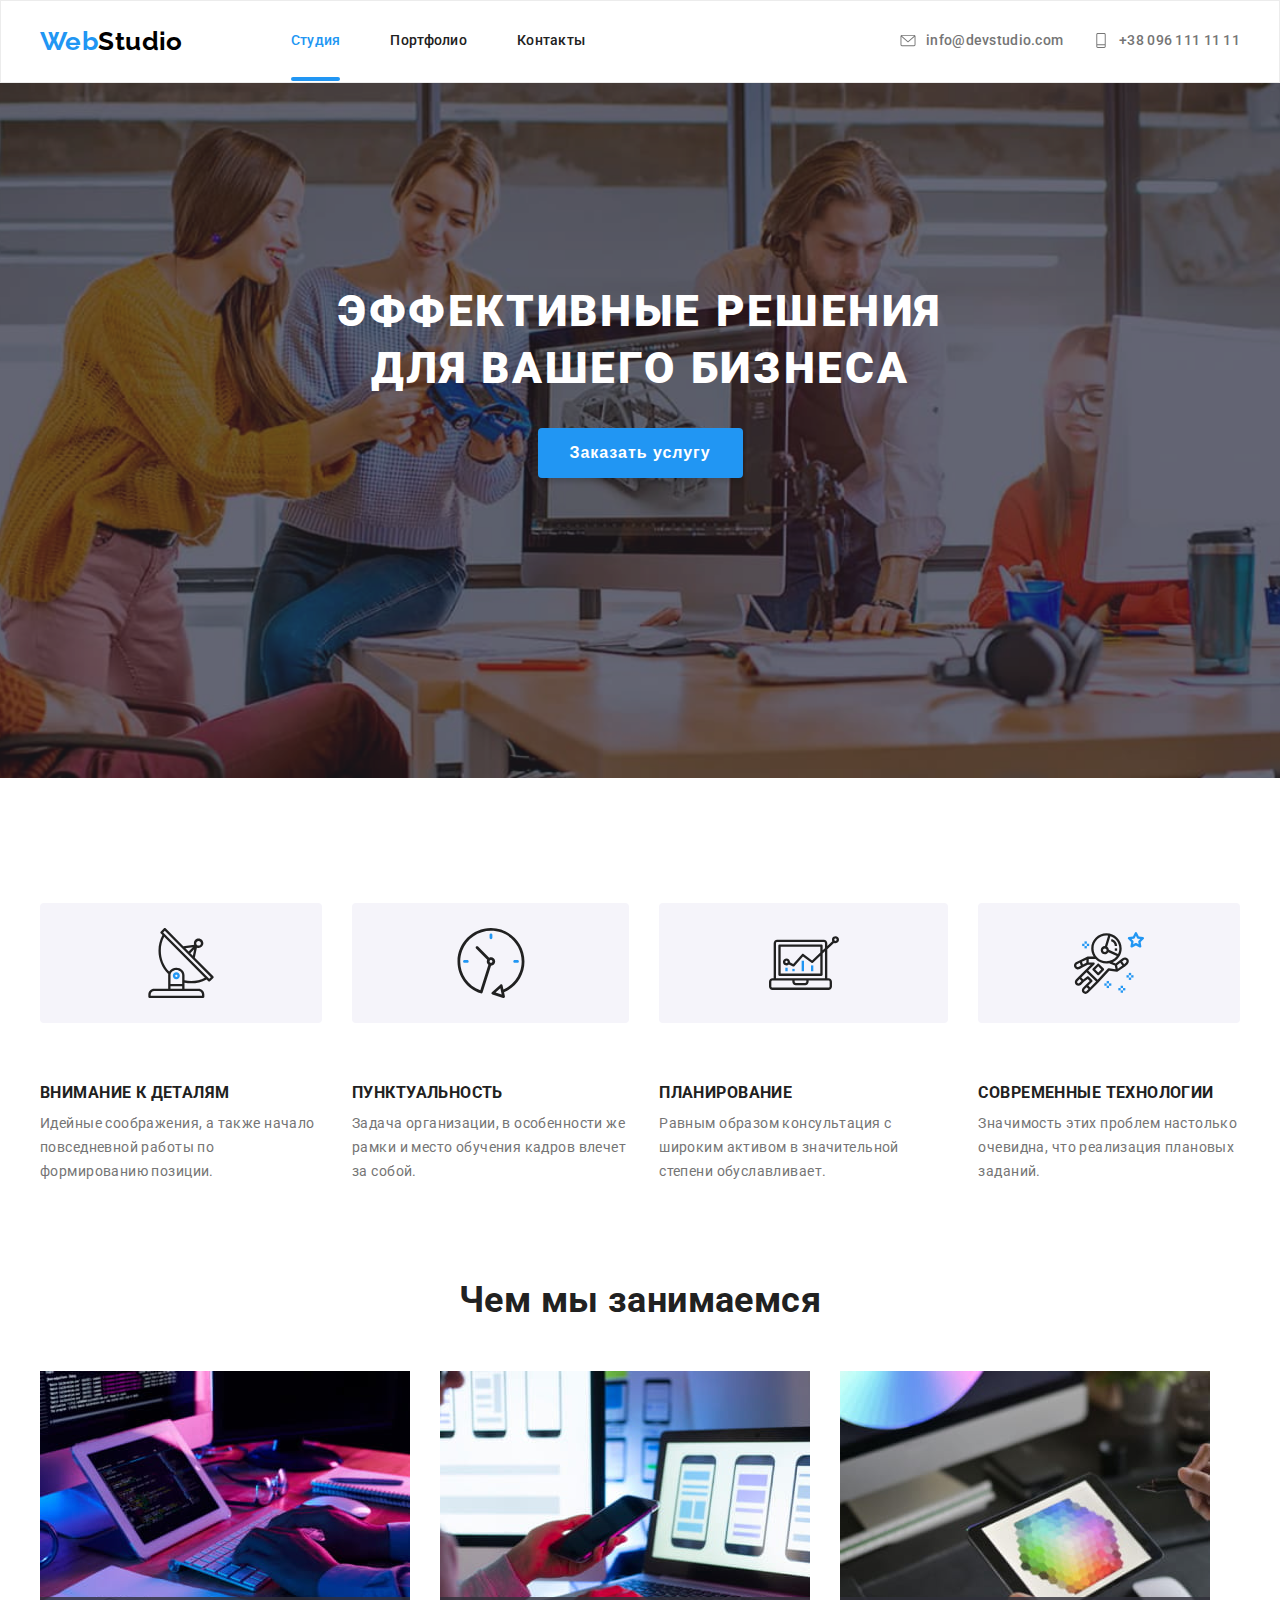
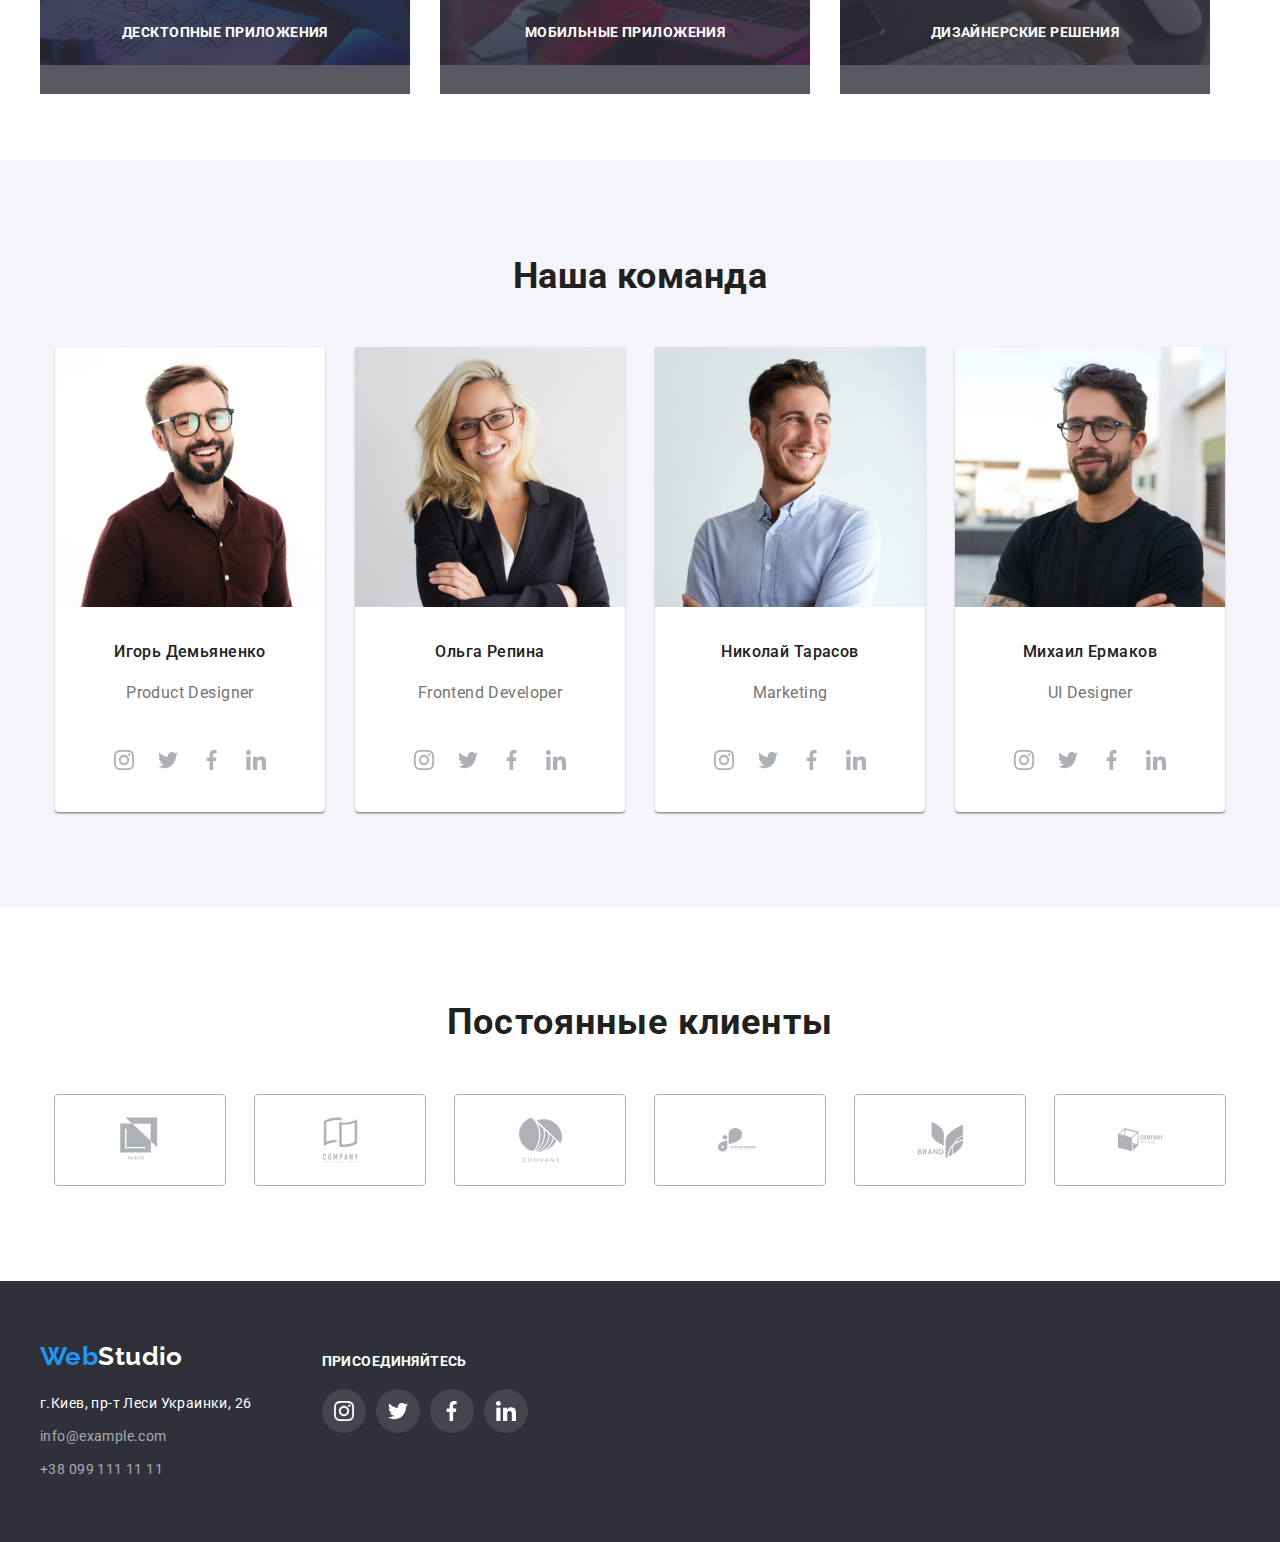
==== index.html @ 24e9ad44 "first commit" ====
<!DOCTYPE html>
<html lang="ru">
<head>
    <meta charset="UTF-8">
    <meta name="viewport" content="width=device-width, initial-scale=1.0">
    <title>Студия главная страница.</title>
    <link href="https://fonts.googleapis.com/css2?family=Raleway:wght@700&family=Roboto:wght@400;500;700;900&display=swap"
        rel="stylesheet">
        <link rel="stylesheet" href="https://cdnjs.cloudflare.com/ajax/libs/modern-normalize/1.0.0/modern-normalize.min.css"
            integrity="sha512-ISS7cAi1PEhQ8jnbJpJZMd29NlhNj4AWYyLOSp2CE/CsHxTCu+r+t0D2yoJudVrd0/8fTVPUVDzY5Tvli75u/g=="
            crossorigin="anonymous" />
    <link rel="stylesheet" href="./css/styles.css">
</head>
<body>
<!--------HEADER--------->
    <header class="header">
        <div class="container">
            <a class="logo" href="./index.html"> Web<span class="logo-black">Studio</span>
            </a>
            <nav class="navi">
                <ul class="navi-list">
                    <li class="item">
                        <a class="link current" href="./index.html">Студия</a>
                    </li>
                    <li class="item">
                        <a class="link" href="./portfolio.html">Портфолио</a>
                    </li>
                    <li class="item">
                        <a class="link" href="">Контакты</a>
                    </li>
                </ul>
            </nav>
            <ul class="header-contact">
                <li class="item">
                    <a class="link" href="mailto:info@devstudio.com">
                        <svg class="icon-header" width="16" height="15">
                            <use href="./images/sprite-main.svg#icon-mail"></use>
                          </svg> info@devstudio.com
                    </a>
                    </li>
                <li class="item">
                    <a class="link" href="tel:+380961111111">
                        <svg class="icon-header" width="16" height="15">
                            <use href="./images/sprite-main.svg#icon-tel"></use>
                          </svg> +38 096 111 11 11
                    </a>
                </li>
            </ul>
        </div>
    </header>
    <main>
<!----------HERO---------->
        <section class="hero overlay">
            <div class="container hero">
                <h1 class="hero-title">Эффективные решения <br />для вашего бизнеса</h1>
                <button class="main-button" type="button" data-modal-open >Заказать услугу</button>
            </div>
        </section>
<!--------FEATURES------->
        <section class="section features">
            <div class="container">
                <h2 class="features-title visually-hidden" >Особенности компании</h2>
                <ul class="features-list">
                    <li class="item">
                        <a href="#" class="features-logo">
                            <svg class="features-logo-svg" width="70" height="70">
                                <use href="./images/sprite-main.svg#icon-antenna-1"></use>
                            </svg>
                        </a>
                        <h3 class="title">Внимание к деталям</h3>
                        <p class="text">
                            Идейные соображения, а также начало повседневной работы по
                            формированию позиции.
                        </p>
                    </li>
                    <li class="item">
                        <a class="features-logo" href="#">
                            <svg class="features-logo-svg" width="70" height="70">
                                <use href="./images/sprite-main.svg#icon-clock-2"></use>
                            </svg>
                        </a>
                        <h3 class="title">Пунктуальность</h3>
                        <p class="text">
                            Задача организации, в особенности же рамки и место обучения кадров
                            влечет за собой.
                        </p>
                    </li>
                    <li class="item">
                        <a class="features-logo" href="#">
                            <svg class="features-logo-svg" width="70" height="70">
                                <use href="./images/sprite-main.svg#icon-diagram-3"></use>
                            </svg>
                        </a>
                        <h3 class="title">Планирование</h3>
                        <p class="text">
                            Равным образом консультация с широким активом в значительной
                            степени обуславливает.
                        </p>
                    </li>
                    <li class="item">
                        <a class="features-logo" href="#" >
                            <svg class="features-logo-svg" width="70" height="70">
                                <use href="./images/sprite-main.svg#icon-astronaut-4"></use>
                            </svg>
                        </a>
                        <h3 class="title">Современные технологии</h3>
                        <p class="text">
                            Значимость этих проблем настолько очевидна, что реализация
                            плановых заданий.
                        </p>
                    </li>
                </ul>
            </div>
        </section>
<!------SPECIALIZATION------>
        <section class="section specialization">
            <div class="container">
                <h2 class="title">Чем мы занимаемся</h2>
                <ul class="specialization-list">
                    <li class="item">
                        <div class="specialization-thumb">
                            <img class="img" src="./images/specialization/studio-1.jpg"  alt="Разработка веб сайтов." />
                            <h3 class="specialization-title">Десктопные приложения</h3>
                        </div>
                    </li>
                    <li class="item">
                        <div class="specialization-thumb">
                            <img class="img" src="./images/specialization/studio-2.jpg"  alt="Разработка приложений." />
                            <h3 class="specialization-title">Мобильные приложения</h3>
                        </div>
                    </li>
                    <li class="item">
                        <div class="specialization-thumb">
                            <img class="img" src="./images/specialization/studio-3.jpg"  alt="Разработка фирменных стилей." />
                            <h3 class="specialization-title">Дизайнерские решения</h3>
                        </div>
                    </li>
                </ul>
            </div>
        </section>
<!---------TEAM--------->
        <section class="section team">
            <div class="container">
                <h2 class="team-title">Наша команда</h2>
                <ul class="team-list">
                    <li class="item">
                        <img class="team-face" src="./images/team/k-1.jpg" width="270" height="260" alt="сотрудник Игорь Демьяненко"/>
                        <h3 class="title">Игорь Демьяненко</h3>
                        <p class="text" lang="en">Product Designer</p>
                        <ul class="social-list">
                            <li class="social-item">
                                <a class="social-link" href="#">
                                    <svg class="social-logo" width="20" height="20">
                                        <use href="./images/sprite-main.svg#icon-instagram"></use>
                                    </svg>
                                </a>
                            </li>
                            <li class="social-item">
                                <a class="social-link" href="#">
                                    <svg class="social-logo" width="20" height="20">
                                        <use href="./images/sprite-main.svg#icon-tvitter"></use>
                                    </svg>
                                </a>
                            </li>
                            <li class="social-item">
                                <a class="social-link" href="#">
                                    <svg class="social-logo" width="20" height="20">
                                        <use href="./images/sprite-main.svg#icon-fasebook"></use>
                                    </svg>
                                </a>
                            </li>
                            <li class="social-item">
                                <a class="social-link" href="#">
                                    <svg class="social-logo" width="20" height="20">
                                        <use href="./images/sprite-main.svg#icon-linkedin"></use>
                                    </svg>
                                </a>
                            </li>
                        </ul>
                    </li>
                    <li class="item">
                        <img class="team-face" src="./images/team/k-2.jpg" width="270" height="260" alt="сотрудник Ольга Репина"/>
                        <h3 class="title">Ольга Репина</h3>
                        <p class="text" lang="en">Frontend Developer</p>
                        <ul class="social-list">
                            <li class="social-item">
                                <a class="social-link" href="#">
                                    <svg class="social-logo" width="20" height="20">
                                        <use href="./images/sprite-main.svg#icon-instagram"></use>
                                    </svg>
                                </a>
                            </li>
                            <li class="social-item">
                                <a class="social-link" href="#">
                                    <svg class="social-logo" width="20" height="20">
                                        <use href="./images/sprite-main.svg#icon-tvitter"></use>
                                    </svg>
                                </a>
                            </li>
                            <li class="social-item">
                                <a class="social-link" href="#">
                                    <svg class="social-logo" width="20" height="20">
                                        <use href="./images/sprite-main.svg#icon-fasebook"></use>
                                    </svg>
                                </a>
                            </li>
                            <li class="social-item">
                                <a class="social-link" href="#">
                                    <svg class="social-logo" width="20" height="20">
                                        <use href="./images/sprite-main.svg#icon-linkedin"></use>
                                    </svg>
                                </a>
                            </li>
                        </ul>
                    </li>
                    <li class="item">
                        <img class="team-face" src="./images/team/k-3.jpg" width="270" height="260" alt="сотрудник Николай Тарасов"/>
                        <h3 class="title">Николай Тарасов</h3>
                        <p class="text" lang="en">Marketing</p>
                        <ul class="social-list">
                            <li class="social-item">
                                <a class="social-link" href="">
                                    <svg class="social-logo" width="20" height="20">
                                        <use href="./images/sprite-main.svg#icon-instagram"></use>
                                    </svg>
                                </a>
                            </li>
                            <li class="social-item">
                                <a class="social-link" href="">
                                    <svg class="social-logo" width="20" height="20">
                                        <use href="./images/sprite-main.svg#icon-tvitter"></use>
                                    </svg>
                                </a>
                            </li>
                            <li class="social-item">
                                <a class="social-link" href="">
                                    <svg class="social-logo" width="20" height="20">
                                        <use href="./images/sprite-main.svg#icon-fasebook"></use>
                                    </svg>
                                </a>
                            </li>
                            <li class="social-item">
                                <a class="social-link" href="">
                                    <svg class="social-logo" width="20" height="20">
                                        <use href="./images/sprite-main.svg#icon-linkedin"></use>
                                    </svg>
                                </a>
                            </li>
                        </ul>
                    </li>
                    <li class="item">
                        <img class="team-face" src="./images/team/k-4.jpg" width="270" height="260" alt="сотрудник Михаил Ермаков"/>
                        <h3 class="title">Михаил Ермаков</h3>
                        <p class="text" lang="en">UI Designer</p>
                        <ul class="social-list">
                            <li class="social-item">
                                <a class="social-link" href="">
                                    <svg class="social-logo" width="20" height="20">
                                        <use href="./images/sprite-main.svg#icon-instagram"></use>
                                    </svg>
                                </a>
                            </li>
                            <li class="social-item">
                                <a class="social-link" href="">
                                    <svg class="social-logo" width="20" height="20">
                                        <use href="./images/sprite-main.svg#icon-tvitter"></use>
                                    </svg>
                                </a>
                            </li>
                            <li class="social-item">
                                <a class="social-link" href="">
                                    <svg class="social-logo" width="20" height="20">
                                        <use href="./images/sprite-main.svg#icon-fasebook"></use>
                                    </svg>
                                </a>
                            </li>
                            <li class="social-item">
                                <a class="social-link" href="">
                                    <svg class="social-logo" width="20" height="20">
                                        <use href="./images/sprite-main.svg#icon-linkedin"></use>
                                    </svg>
                                </a>
                            </li>
                        </ul>
                    </li>
                </ul>
            </div>
        </section>
<!-------Clients-------->
        <section class="section clients">
            <div class="container">
                <h2 class="title-clients">Постоянные клиенты</h2>
                <ul class="clients-list">
                    <li class="item">
                        <a class="link-clients-logo">
                            <svg class="clients-logo" >
                                <use href="./images/sprite-main.svg#icon-clients-logo1"></use>
                            </svg>
                        </a>
                    </li>
                    <li class="item">
                        <a class="link-clients-logo">
                            <svg class="clients-logo">
                                <use href="./images/sprite-main.svg#icon-clients-logo2"></use>
                            </svg>
                        </a>
                    </li>
                    <li class="item">
                        <a class="link-clients-logo">
                            <svg class="clients-logo">
                                <use href="./images/sprite-main.svg#icon-clients-logo3"></use>
                            </svg>
                        </a>
                    </li>
                    <li class="item">
                        <a class="link-clients-logo">
                            <svg class="clients-logo">
                                <use href="./images/sprite-main.svg#icon-clients-logo4"></use>
                            </svg>
                        </a>
                    </li>
                    <li class="item">
                        <a class="link-clients-logo">
                            <svg class="clients-logo">
                                <use href="./images/sprite-main.svg#icon-clients-logo5"></use>
                            </svg>
                        </a>
                    </li>
                    <li class="item">
                        <a class="link-clients-logo">
                            <svg class="clients-logo">
                                <use href="./images/sprite-main.svg#icon-clients-logo6"></use>
                            </svg>
                        </a>
                    </li>
                </ul>
            </div>
        </section>
        </main>
    </main>
<!-----fOOTER------->
    <footer class="footer">
        <div class="container">
            <div class="footer-left-side">
                <a class="logo" href="./index.html"> Web<span class="logo-white">Studio</span>
                </a>
                <address>
                    <a class="address" target="_blank" rel="noopener noreferrer"
                        href="https://www.google.com.ua/maps/place/%D0%B1%D1%83%D0%BB.+%D0%9B%D0%B5%D1%81%D0%B8+%D0%A3%D0%BA%D1%80%D0%B0%D0%B8%D0%BD%D0%BA%D0%B8,+26,+%D0%9A%D0%B8%D0%B5%D0%B2,+02000/@50.4257909,30.5376412,16.75z/data=!4m8!1m2!2m1!1z0LMuINCa0LjQtdCyLCDQv9GALdGCINCb0LXRgdC4INCj0LrRgNCw0LjQvdC60LgsIDI2!3m4!1s0x40d4cf0e033ecbe9:0x57a4dffefec77da0!8m2!3d50.4265807!4d30.5383858?hl=ru">г.Киев,
                        пр-т Леси Украинки, 26</a>
                    <a class="contact" href="mailto:info@example.com">info@example.com</a>
                    <a class="contact" href="tel:+380991111111">+38 099 111 11 11</a>
                </address>
            </div>
            <div class="footer-social">
                <p class="footer-social-title">присоединяйтесь</p>
                <ul class="footer-social-list">
                    <li class="footer-social-item">
                        <a class="footer-social-link">
                            <svg class="footer-social-logo" width="20" height="20">
                                <use href="./images/sprite-main.svg#icon-instagram">
                                </use>
                            </svg>
                        </a>
                    </li>
                    <li class="footer-social-item">
                        <a class="footer-social-link">
                            <svg class="footer-social-logo" width="20" height="20">
                                <use href="./images/sprite-main.svg#icon-tvitter">
                                </use>
                            </svg>
                        </a>
                    </li>
                    <li class="footer-social-item">
                        <a class="footer-social-link">
                            <svg class="footer-social-logo" width="20" height="20">
                                <use href="./images/sprite-main.svg#icon-fasebook">
                                </use>
                            </svg>
                        </a>
                    </li>
                    <li class="footer-social-item">
                        <a class="footer-social-link">
                            <svg class="footer-social-logo" width="20" height="20">
                                <use href="./images/sprite-main.svg#icon-linkedin">
                                </use>
                            </svg>
                        </a>
                    </li>
                </ul>
            </div>
        </div>
    </footer>
<!---backdrop------>
    <div class="backdrop is-hidden" data-modal>
        <div class="modal-window">
          <button class="modal-button-close" type="button" data-modal-close >
            <svg class="modal-close-svg">
              <use href="./images/sprite-main.svg#icon-modal-close">
              </use>
            </svg>
          </button>
        </div>
    </div>
 </body>
 <script src="./js/modal.js"></script>
</html>
---- css/styles.css ----
/* ====================== Палитра ==================================*/
/*Основной цвет текста #212121*/
/*Вторичный цвет текста #757575 */
/*Фоновый цвет #FFFFFF */
/*Акцент #2196F3*/
/*Футер #2F303A*/
/* Сетка 1170*37 */

/* ====================== Базовый сброс =============================*/
h1,
h2,
h3,
h4,
h5,
h6,
p {
  margin: 0;
}
ul,ol {
  padding: 0;
  margin: 0;
  list-style: none;
}
img {
  display: block;
}
.link{
  text-decoration: none;
}
.address {
  font-style: normal;
}

/* ====================== Наследование =============================*/
:root {
  --text-color: #212121;
  --secindary-text-color: #757575;
  --bg-color: #ffffff;
  --akcent-color: #2196f3;
  --baner-color: #2f303a;
}
body {
  font-family: Roboto, sans-serif;
  font-size: 14px;
  letter-spacing: 0.03em;
  background-color: var(--bg-color);
  color: var(--text-color);
  margin: 0;
}
/* ====================== Components ================================*/
.container {
  margin:    auto;
  width: 1200px;
  padding-left: 15px;
  padding-right: 15px;
}
.section {
  margin: 0 auto;
  padding-top: 95px;
  padding-bottom: 95px;
}
.logo {
  display: block;
  font-family: Raleway, sans-serif;
  font-size: 26px;
  font-weight: bold;
  line-height: 1.2;
  color: var(--akcent-color);
  text-decoration: none;
}
.logo-black {
  color: #000000;
}
.logo-white {
  color: #ffffff;
}
.navi-list .link.current {
  color: var(--akcent-color);
}
.visually-hidden {
  position: absolute !important;
  clip: rect(1px 1px 1px 1px); /* IE6, IE7 */
  clip: rect(1px, 1px, 1px, 1px);
  padding: 0 !important;
  border: 0 !important;
  height: 1px !important;
  width: 1px !important;
  overflow: hidden;
}
/* ====================== HEADER =====================================*/
/* ====================== HEADER-NAVI =====================================*/
.header {
  border: 1px solid #ececec;
  background-image: url(./images/header-bg.png);
  background-color: #FFFFFF;
}

.header .container {
  display: flex;
  justify-content: space-between;
}
.header .logo {
  margin-right: 93px;
  padding-top: 25px;
  padding-bottom: 25px;
}
/* ====================== HEADER-NAVI =====================================*/
.navi {
  display: flex;
  justify-content: center;
  margin: 0;
}
.navi-list {
  display: flex;
  justify-content: center;
  margin-right: 300px;
 
}
.navi-list .item:not(:last-child) {
  margin-right: 50px;
}
.navi-list .link {
  position: relative;
  display: block;
  padding-top: 32px;
  padding-bottom: 32px;

  font-weight: 500;
  line-height: 1.14;
  letter-spacing: 0.02em;
  color: var(--text-color);
  text-decoration: none;
}
.navi-list .link:hover,
.navi-list .link:focus {
  color: var(--akcent-color);
}
.navi-list .link.current::after {
  content: "";
  position: absolute;
  left: 0;
  bottom: 0%;
  display: block;

  margin-bottom: 0;
  margin-top: 28px;

  width: 100%;
  height: 4px;
  background-color: #2196f3;
  border-radius: 2px;
}
/* ====================== HEADER-CONTACT =====================================*/
.header-contact {
  display: flex;
  justify-content: flex-end;
  margin: 0;
}
.header-contact .link {
  display: flex;
  padding-top: 32px;
  padding-bottom: 32px;

  font-weight: 500;
  line-height: 1.14;
  letter-spacing: 0.02em;
  color: var(--secindary-text-color);
}
.header-contact .item:not(:last-child){
  margin-right: 30px;
}
.header-contact .link:hover,
.header-contact .link:focus {
  color: var(--akcent-color);
}
.icon-header {
  fill: var(--secindary-text-color);
  margin-right: 10px;
}
.header-contact .link:focus .icon-header,
.header-contact .link:hover .icon-header {
  fill: var(--akcent-color);
}
/* ====================== HERO ==============================================*/
.hero{
  margin-left: auto;
  margin-right: auto;
  padding-bottom: 95px;

 height: 600px;
 max-width: 1600px;
 background-image:url(../images/hero/img-overlay-bg.png),
 url(../images/hero/img-overlay.jpg); 
 background-size: cover;
 background-position: center;
 background-repeat: no-repeat;
 background-color:  #C4C4C4;

 text-align: center;
}
.hero-title {
  margin: 0;
  padding-top: 200px;


  font-weight: 900;
  font-size: 44px;
  line-height: 1.3;
  text-align: center;
  letter-spacing: 0.06em;
  text-transform: uppercase;
  color: #ffffff;
  min-width: 696px;
}
.hero .main-button {
  margin-top: 30px;
  padding-bottom: 200px;

  min-width: 200px;
  padding: 10px 32px;
  border-radius: 4px;
  border: transparent;
  box-shadow: 0px 4px 4px rgba(0, 0, 0, 0.15);

  font-weight: bold;
  font-size: 16px;
  line-height: 1.9;
  text-align: center;
  letter-spacing: 0.06em;
  color: #ffffff;
  background-color: #2196f3;
  text-decoration: none;
}
.hero .main-button:hover,
.hero .main-button:focus {
  outline: none;
  cursor: pointer;
}
/* ====================== FEATURES ===========================================*/
.container .features-list {
  display: flex;
  justify-content: space-between;
}
.features-logo {
  display: flex;
  justify-content: center;
  align-items: center;
  
  margin: 30px auto;
  width: 100%;
  height: 120px;
  background-color: #F5F4FA;
  border-radius: 4px;
 }
.features-logo-svg {
  display: block;
  margin: 0 auto;
 } 
.features-list .item:not(:last-child) {
  margin-right: 30px;
}
.features-list .title {
  margin: 0;
  padding-top: 30px;
  text-transform: uppercase;
}
.features-list .text {
  margin-top: 10px;
  margin-bottom: 0;
  line-height: 1.71;
  color: var(--secindary-text-color);
}
/*=====================SPECIALIZATION==========================================*/
.section.specialization {
  padding-top: 0;
}
.specialization .title {
  margin-bottom: 0px;
  margin-top: 0;
  padding-bottom: 50px;

  font-weight: bold;
  font-size: 36px;
  line-height: 1.17;
  text-align: center;
  color: var(--text-color);
}
.specialization-list {
  display: flex;
  align-items: center;
  flex-wrap: wrap;
}
.specialization-list .item:not(:last-child) {
  margin-right: 30px;
}

.specialization-thumb {
  position: relative;
  width: 370px;
  height: 294px;
}
.specialization-title {
  position: absolute;
  top: 77%;
  left: 0%;

  margin: 0;
  padding-top: 27px;
  width: 370px;
  height: 70px;

  font-weight: bold;
  font-size: 14px;
  line-height: 1.142;
  text-align: center;
  letter-spacing: 0.03em;
  text-transform: uppercase;
  color: #ffffff;
  background: rgba(47, 48, 58, 0.8);
}
/* ====================== TEAM ==========================================*/
.section.team {
  background-color: #f5f4fa;
}
.team-title {
  margin-top: 0;
  margin-bottom: 50px;

  font-weight: bold;
  font-size: 36px;
  line-height: 1.17;
  text-align: center;
  color: var(--text-color);
}
.container .team-list {
  display: flex;
  justify-content: space-around;
}
.team-list .title {
  margin-top: 30px;
  margin-bottom: 10px;

  font-weight: 500;
  font-size: 16px;
  line-height: 1.9;
  text-align: center;
  color: var(--text-color);
}
.team-list .text {
  margin-bottom: 0;
  margin-top: 0;
  padding-bottom: 30px;

  font-size: 16px;
  line-height: 1.9;
  text-align: center;
  color: var(--secindary-text-color);
}
.team-list .item {
  background-color: #ffffff;
  background: #FFFFFF;
  box-shadow: 0px 1px 3px rgba(0, 0, 0, 0.12), 0px 1px 1px rgba(0, 0, 0, 0.14), 0px 2px 1px rgba(0, 0, 0, 0.2);
  border-radius: 0px 0px 4px 4px;

}
/* ====================== team-sotial ========================================*/
.social-list {
  display: flex;
  justify-content: center;
  align-items: center;
  margin: auto;
  margin-bottom: 30px;

  width: 206px;
  height: 44px;
}
.social-link {
  display: flex;

  width: 44px;
  height: 44px;
  border-radius: 50%;
}
.social-link:hover,
.social-link:focus {
  background-color: var(--akcent-color);
}
.social-logo {
  display: block;
  justify-content: center;
  align-items: center;
  margin: auto;

  width: 20px;
  height: 20px;
  fill: #afb1b8;
}
.social-link:hover .social-logo,
.social-link:focus .social-logo {
  background-color: var(--akcent-color);
  fill: white;
}

/* ====================== Clients ==========================================*/
.title-clients {
  margin-top: 0;
  margin-bottom: 50px;

  font-weight: bold;
  font-size: 36px;
  line-height: 1.166;
  text-align: center;
  letter-spacing: 0.03em;
  color: var(--text-color);
}
.clients-list {
  display: flex;
  justify-content: space-around;
  align-items: center;
}
.link-clients-logo {
  display: flex;
  width: 170px;
  height: 90px;
  border: 1px solid #afb1b8;
  border-radius: 4px;
}
.link-clients-logo:hover,
.link-clients-logo:focus {
  border: 1px solid var(--akcent-color);
}
.clients-logo {
  margin: auto;
  width: 45px;
  height: 60px;
  background-size: contain;
  background-repeat: no-repeat;
  background-position: center;
  fill: #afb1b8;
}
.link-clients-logo:hover .clients-logo,
.link-clients-logo:focus .clients-logo {
  fill: var(--akcent-color);
}
/* ======================fOOTER=========================================*/
.footer .container {
  display: flex;
  justify-content: start;
}
.footer {
  padding-bottom: 60px;
  padding-top: 60px;
  background-color: var(--baner-color);
}
.footer .address {
  display: block;
  margin-bottom: 9px;
  margin-top: 20px;

  font-style: normal;
  line-height: 1.71;
  color: #ffffff;
  text-decoration: none;
}
.footer .contact {
  display: block;
  font-style: normal;
  line-height: 1.71;
  color: rgba(255, 255, 255, 0.6);
  text-decoration: none;
}
.contact:not(:last-child) {
  margin-bottom: 9px;
}

/* ======================fOOTER-social=========================================*/
.footer-social-title {
  padding-left: 70px;
  margin-top: 12px;
  margin-bottom: 20px;

  font-family: Roboto, sans-serif;
  font-style: normal;
  font-weight: bold;
  font-size: 14px;
  line-height: 16px;
  letter-spacing: 0.03em;
  text-transform: uppercase;
  color: #ffffff;
}
.footer-social-list {
  display: flex;
  justify-content: space-between;
  align-items: center;
  /* padding-left: 70px; */
  margin-left: 70px;
}
.footer-social-link {
  display: flex;
  justify-content: center;
  align-items: center;
  margin-right: 10px;

  width: 44px;
  height: 44px;
  fill: #ffffff;
  background-color: rgba(255, 255, 255, 0.1);
  border-radius: 50%;

}
.footer-social-link:hover,
.footer-social-link:focus {
  background-color: var(--akcent-color);
}
/* ====================== Beckdrop-Modal ===================================*/
.backdrop.is-hidden{
   opacity:0;
   pointer-events: none;
}
.backdrop{
  position: fixed;
  top: 0;
  left: 0;
  z-index: 10;
  
  width: 100%;
  height: 100%;
  background-color: rgba(0, 0, 0, 0.2);
}
.modal-window {
  position: absolute;
  top: 50%;
  left: 50%;
  transform: translate(-50%, -50%);

  min-width: 528px;
  min-height: 581px;
  background-color: #ffffff;
  border-radius: 4px;
  box-shadow: 0px 1px 3px rgba(0, 0, 0, 0.12), 0px 1px 1px rgba(0, 0, 0, 0.14),
    0px 2px 1px rgba(0, 0, 0, 0.2);
}
.modal-button-close {
  display: flex;
  justify-content: center;
  align-items: center;
  margin-top: 8px;
  margin-left: auto;
  margin-right: 8px;

  width: 30px;
  height: 30px;
  border-radius: 50%;
  border: 1px solid rgba(0, 0, 0, 0.1);

}
.modal-close-svg {
  display: flex;
  justify-content: center;
  align-items: center;
  width: 18px;
  height: 18px;
  fill: #212121;
  background-repeat: no-repeat;
  background-size: cover;
  background-position: center;
}
/* ======================Partfolio=======================================*/

/* ======================Button-Partfolio=======================================*/
.button-list {
  display: flex;
  justify-content: center;
  padding-bottom: 50px;
}
.button-list .item:not(:last-child) {
  margin-right: 8px;
}
.button {
  margin-right: 8px;
  padding: 6px 22px;

  height: 38px;
  font-family: inherit;
  font-weight: 500;
  font-size: 16px;
  line-height: 1.6;
  text-align: center;
  letter-spacing: 0.03em;
  color: var(--text-color);
  border: none;
  border-radius: 4px;

}
.button:hover,
.button:focus {
  color: #ffffff;
  background-color: #2196f3;
  outline: none;
  cursor: pointer;
}
/* ======================Main-Partfolio=======================================*/
.partfolio-list {
  display: flex;
  flex-wrap: wrap;
  justify-content: space-between;
}
.partfolio-list .item {
  width: calc((100% - 60px) / 3);
  margin-bottom: 30px;
  border: 1px solid #eeeeee;
}
.partfolio-list .item:hover {
  box-shadow: 0px 1px 1px rgba(0, 0, 0, 0.12), 0px 4px 4px rgba(0, 0, 0, 0.06),
    1px 4px 6px rgba(0, 0, 0, 0.16);
}
.partfolio-list .item:nth-child(3n + 3) {
  margin-right: 0;
}
.partfolio-list .title {
  margin-top: 20px;
  margin-bottom: 4px;
  margin-left: 24px;

  font-weight: bold;
  font-size: 18px;
  line-height: 2;
  letter-spacing: 0.06em;
  color: var(--text-color);
}
.partfolio-list .text {
  display: block;
  margin-bottom: 20px;
  margin-left: 24px;

  font-size: 16px;
  text-align: start;
  line-height: 1.9;
  color: var(--secindary-text-color);
}
/* ====================== Переходы =======================================*/
.thumb-text-cart {
  position: relative;
  width: 370px;
  height: 294px;
  overflow: hidden;
}
.text-cart {
  position: absolute;
  top: 0%;
  left: 0%;
  padding: 63px 24px;
  margin: 0;

  width: 370px;
  height: 294px;
  display: block;
  text-align: left;
  font-size: 18px;
  line-height: 1.5;
  letter-spacing: 0.03em;
  color: #ffffff;
  background-color: rgba(33, 150, 243, 0.9);

  transform: translateY(100%);
  transition-property: transform;
  transition-duration: 250ms;
  transition-timing-function: cubic-bezier(0.4, 0, 0.2, 1);
  transition-delay: 100ms;
  
}
.item:hover .text-cart {
  transform: translateY(0%);
}
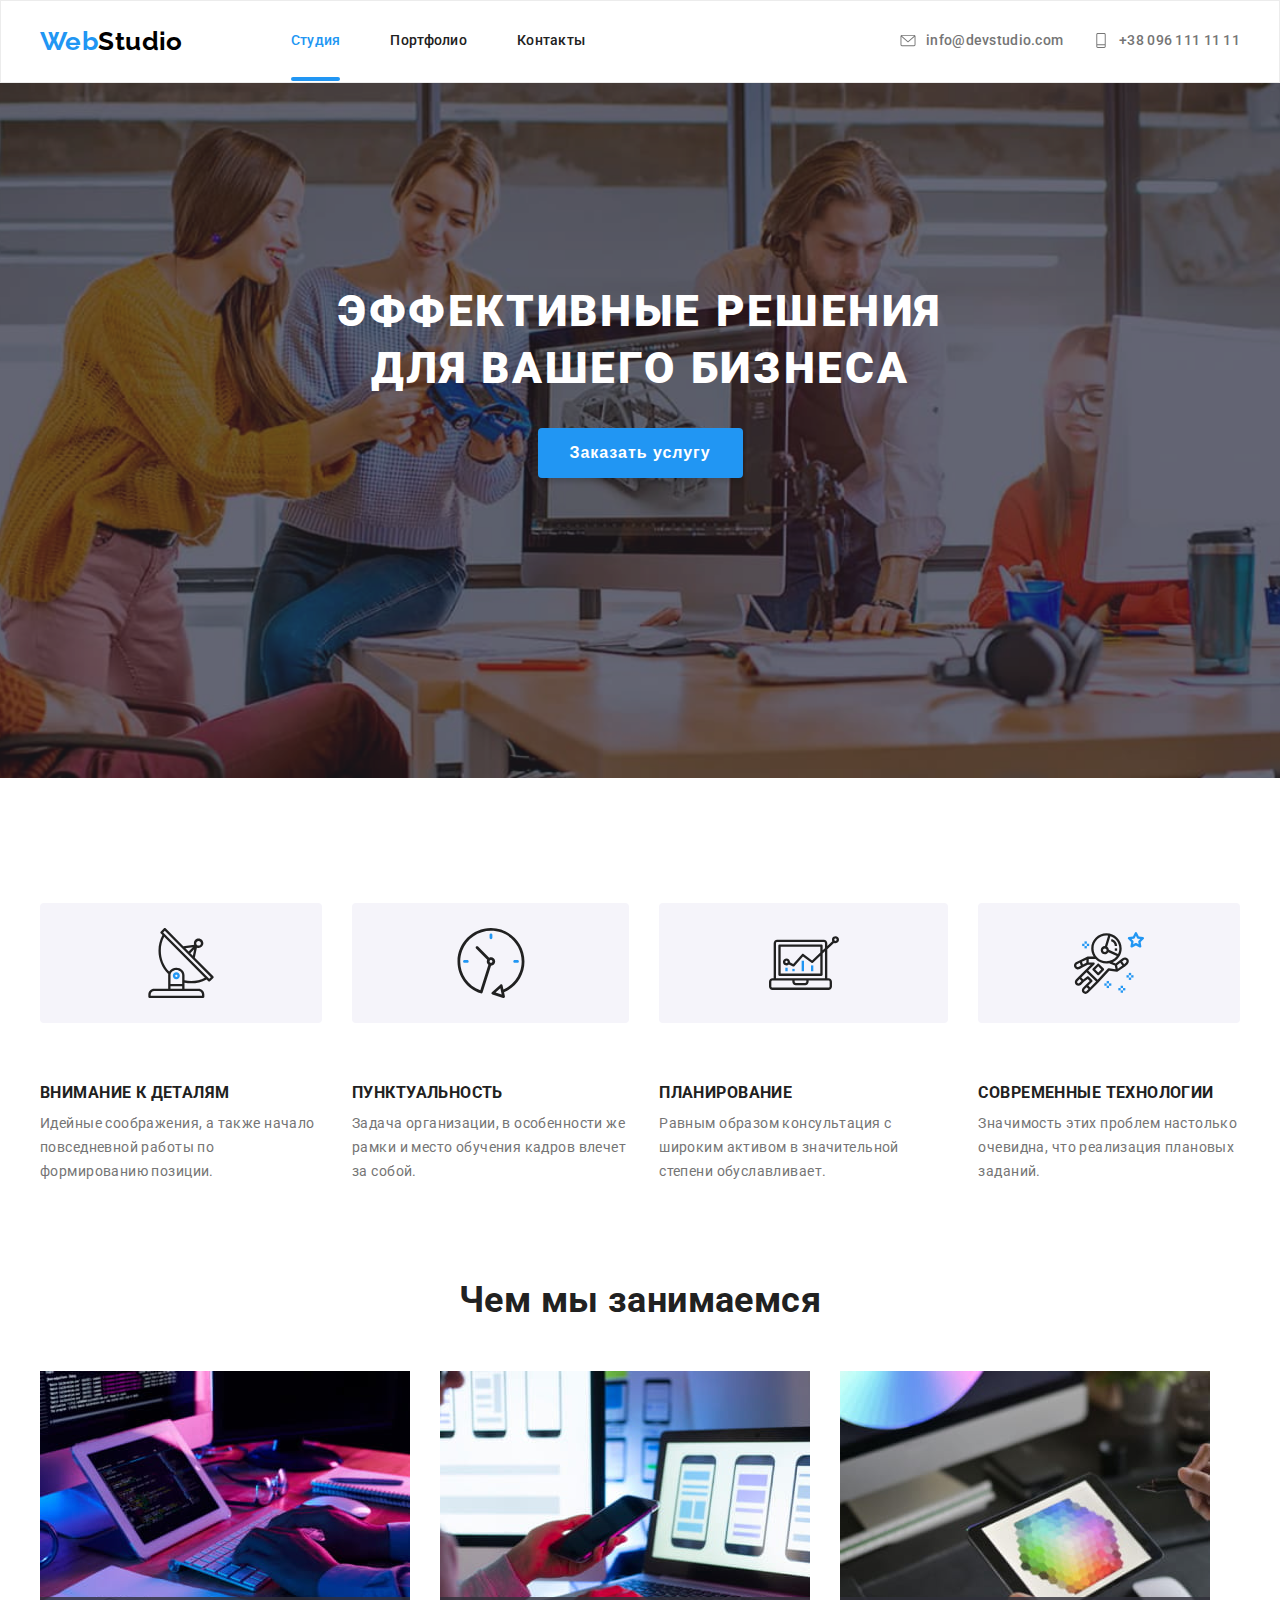
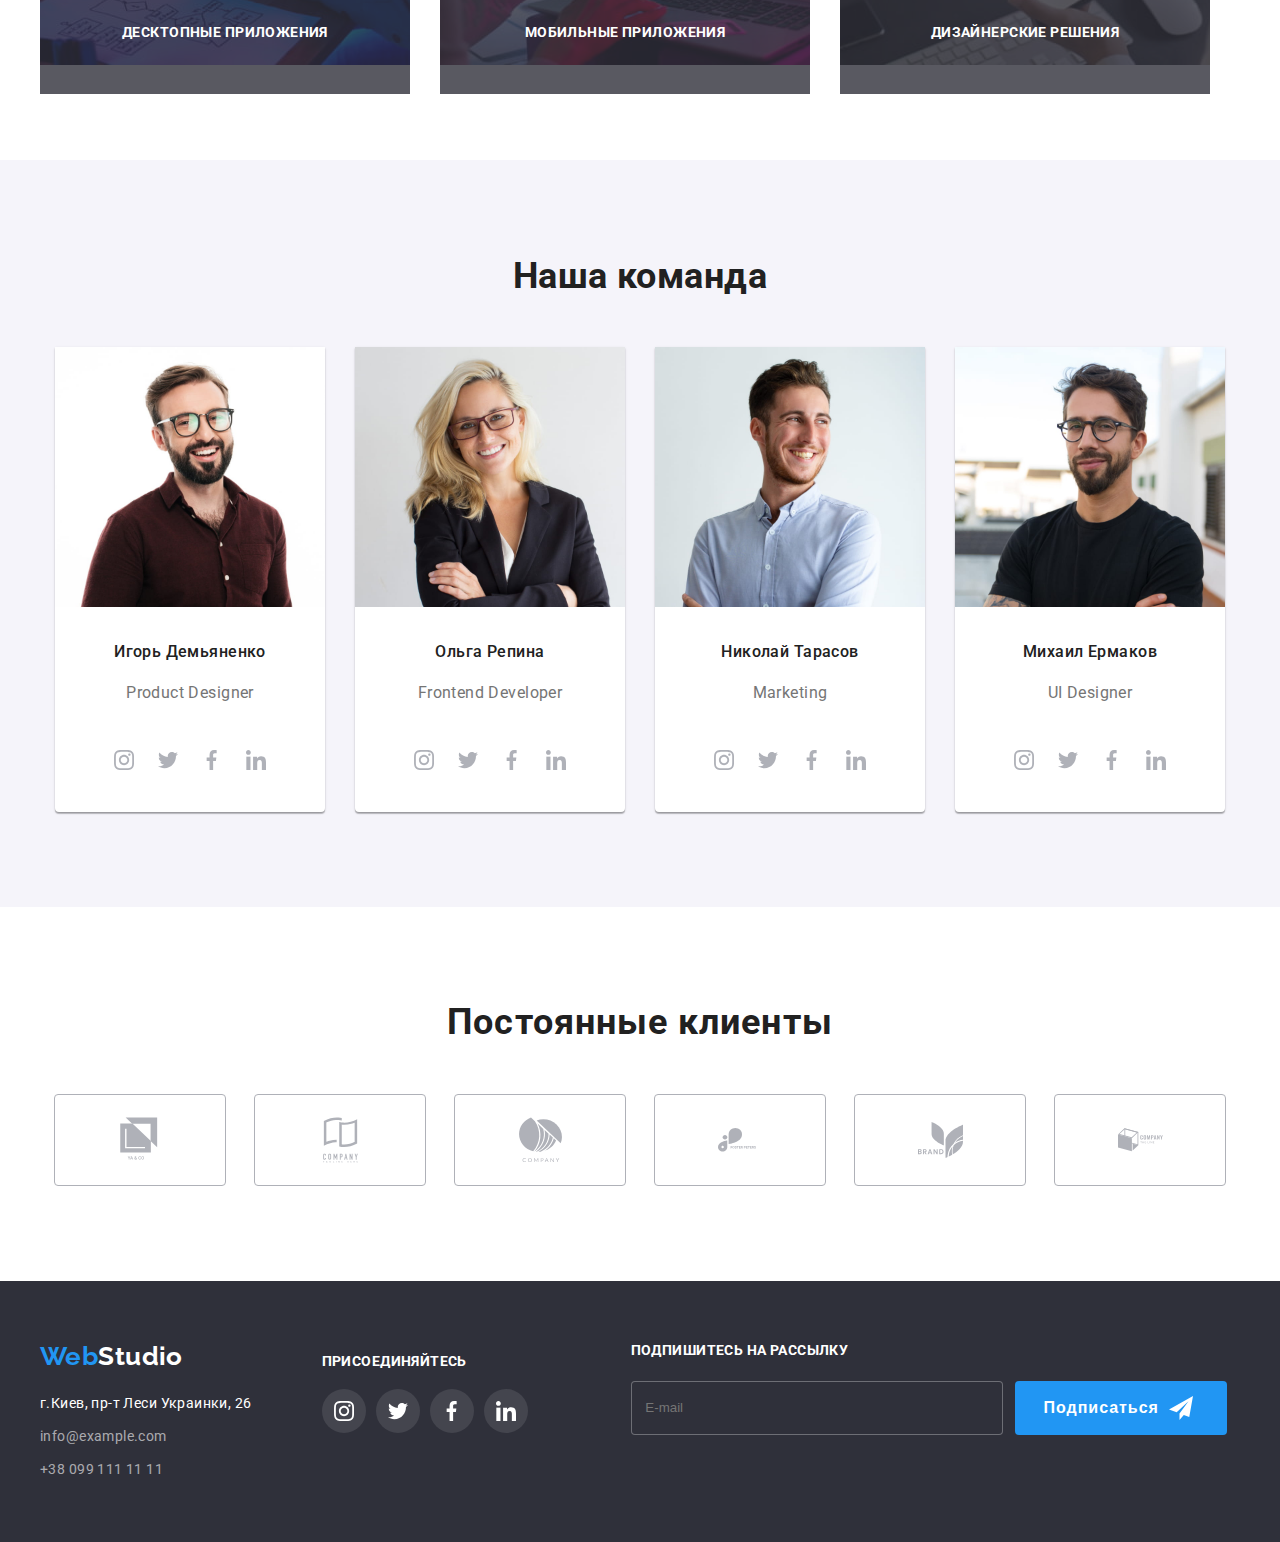
==== commit 1d5cdbfe: "foter-form-done" ====
--- a/index.html
+++ b/index.html
@@ -389,9 +389,23 @@
                     </li>
                 </ul>
             </div>
+            <div class="thumb-form">
+                <form class="footer-form" method=""  action="">
+                  <label class="title-footer-form">Подпишитесь на рассылку</label>
+                  <div class="thumb-footer-join">
+                    <input type="email" class="footer-form-email" name="footer-form-email" placeholder=" E-mail">
+                    <button type="submit" class="footer-button" name="footer-button">
+                      Подписаться <svg class="footer-button-logo" width="24" height="24">
+                        <use href="./images/sprite-main.svg#icon-icon-send">
+                        </use>
+                      </svg>
+                    </button>
+                  </div>
+                </form>
+            </div>
         </div>
     </footer>
-<!---backdrop------>
+<!---backdrop-modal-form----->
     <div class="backdrop is-hidden" data-modal>
         <div class="modal-window">
           <button class="modal-button-close" type="button" data-modal-close >
@@ -400,6 +414,40 @@
               </use>
             </svg>
           </button>
+          <h2 class="title-form"> Оставьте свои данные, мы вам перезвоним</h2>
+          <form class="modal-form" action="" method="">
+            <label class="label" for="user-name">Имя</label>
+            <span class="modal-form-icon-thumb">
+              <input class="modal-input" type="text" id="user-name" name="user-name" minlength="2"  required>
+              <svg class="modal-icon-svg" width="16" height="15">
+                <use href="./images/sprite-main.svg#icon-form-name"></use>
+              </svg>
+            </span>
+            <label class="label" for="user-tel">Телефон</label>
+            <span class="modal-form-icon-thumb">
+              <input class="modal-input" type="tel" id="user-tel" name="user-tel" required>
+              <svg class="modal-icon-svg" width="16" height="15">
+                <use href="./images/sprite-main.svg#icon-form-tel"></use>
+              </svg>
+            </span>
+            <label class="label" for="user-email">Почта</label>
+            <span class="modal-form-icon-thumb">
+              <input class="modal-input" type="email" id="user-email" name="user-email"  required>
+              <svg class="modal-icon-svg" width="16" height="15">
+                <use href="./images/sprite-main.svg#icon-form-mail"></use>
+              </svg>
+            </span>
+            <label class="label" for="user-coments">Коментарии</label>
+            <textarea class="modal-texterea" id="user-coments" name="user-coments"
+              placeholder="Введите текст"></textarea>
+            <input class="input-checkbox  visually-hidden" type="checkbox" id="checkbox" name="checkbox" checked  required>
+            <label class="label-checkbox" for="checkbox">Соглашаюсь с рассылкой и принимаю
+              <a class="checkbox-link" href="">Условия договора</a>
+            </label>
+            <button class="modal-button-sent" type="submit" name="modal-button-sent">
+              Отправить
+            </button>
+          </form>
         </div>
     </div>
  </body>
--- a/css/styles.css
+++ b/css/styles.css
@@ -512,6 +512,82 @@
 .footer-social-link:focus {
   background-color: var(--akcent-color);
 }
+/* ======================Footer-Form=======================================*/
+.title-footer-form{
+  display: block;
+  margin-left: 93px;
+  margin-right: auto;
+  margin-top: 0;
+  margin-bottom: 20px;
+
+  text-align: left;
+  font-weight: bold;
+  line-height: 1.4;
+  letter-spacing: 0.03em;
+  text-transform: uppercase;
+  color: #FFFFFF;
+
+}
+.thumb-footer-join{
+  display: flex;
+}
+.footer-form-email{
+  margin-left: 93px;
+  margin-right: 12px;
+  margin-top: 0;
+  margin-bottom:0; 
+  padding-left: 10px;
+
+  min-width: 358px;
+  min-height: 50px;
+  color: #FFFFFF;
+  background-color: #2F303A;
+  border: 1px solid rgba(255, 255, 255, 0.3);
+  border-radius: 4px;
+}
+.footer-form-email:focus{
+  outline: none;
+}
+.footer-button{
+  display: flex;
+  justify-content: space-around;
+  padding-left: 29px;
+  
+  
+  min-width: 200px;
+  min-height: 50px;
+  font-weight: bold;
+  font-size: 16px;
+  line-height: 1.87;
+  align-items: center;
+  text-align: center;
+  letter-spacing: 0.06em;
+  color: #FFFFFF;
+
+  outline: none;
+  border: none;
+  background-color: #2196F3;
+  border-radius: 4px;
+
+  transition-property: box-shadow;
+  transition-duration: 250ms;
+  transition-timing-function: cubic-bezier(0.4, 0, 0.2, 1);
+}
+.footer-button:focus,
+.footer-button:hover{
+  box-shadow: 0px 4px 4px rgba(0, 0, 0, 0.15);
+  cursor: pointer;
+  
+}
+.footer-button-logo{
+  margin-top: 13px;
+  margin-bottom: 13px;
+  margin-right: 28px;
+  margin-left: 10px;
+     
+  display: block;
+  fill: #FFFFFF;
+}
 /* ====================== Beckdrop-Modal ===================================*/
 .backdrop.is-hidden{
    opacity:0;
@@ -565,8 +641,180 @@
   background-size: cover;
   background-position: center;
 }
+/* ====================== Modal-Form ===========================================*/
+.modal-form {
+  display: flex;
+  justify-content: start;
+  flex-direction: column;
+}
+.modal-button-close {
+  display: flex;
+  justify-content: center;
+  align-items: center;
+  margin-top: 8px;
+  margin-left: auto;
+  margin-right: 8px;
+
+  width: 30px;
+  height: 30px;
+  border-radius: 50%;
+  border: 1px solid rgba(0, 0, 0, 0.1);
+
+  transition-property: fill;
+  transition-duration: 250ms;
+  transition-timing-function: cubic-bezier(0.4, 0, 0.2, 1);
+}
+.modal-button-close:focus,
+.modal-button-close:hover {
+  outline: none;
+  cursor: pointer;
+}
+.modal-close-svg {
+  display: flex;
+
+  width: 18px;
+  height: 18px;
+  fill: #212121;
+  background-repeat: no-repeat;
+  background-size: cover;
+  background-position: center;
+}
+.modal-button-close:hover .modal-close-svg {
+  fill: #2196f3;
+}
+.title-form {
+  margin: 40px;
+  margin-top: 2px;
+  margin-bottom: 12px;
+
+  font-weight: bold;
+  font-size: 20px;
+  line-height: 1.15;
+  text-align: center;
+  letter-spacing: 0.03em;
+  color: var(--text-color);
+}
+.label {
+  position: relative;
+  margin-top: 10px;
+  margin-bottom: 4px;
+  margin-left: 40px;
+
+  display: block;
+  font-size: 12px;
+  line-height: 1.166;
+  letter-spacing: 0.01em;
+  text-align: left;
+  color: var(--secindary-text-color);
+}
+.modal-input {
+  display: block;
+  margin: 0 40px;
+  padding-left: 42px;
+
+  width: 448px;
+  height: 40px;
+  border: 1px solid rgba(33, 33, 33, 0.2);
+  border-radius: 4px;
+}
+.modal-input:focus {
+  outline: 1px solid #2196f3;
+  cursor: pointer;
+}
+.modal-form-icon-thumb{
+  position: relative;
+}
+.modal-icon-svg {
+  position: absolute;
+  left: 10%;
+  top:30%;
+  fill: #212121;
+  display: block;
+  width: 15px;
+  height: 15px;
+  
+  background-position: center;
+  background-repeat: no-repeat;
+  background-size: cover;
+}
+.modal-input:focus + .modal-icon-svg{
+  fill: #2196f3;
+  cursor: pointer;
+}
+.modal-texterea {
+  display: block;
+  margin: 0 40px;
+  padding: 10px;
+
+  width: 448px;
+  height: 120px;
+  resize: none; /*убрать растягивания окна в текстариа*/
+  border: 1px solid rgba(33, 33, 33, 0.2);
+  border-radius: 4px;
+}
+.modal-texterea:focus {
+  outline: 1px solid #2196f3;
+  cursor: pointer;
+}
+.modal-button-sent {
+  margin-top: 30px;
+  margin-bottom: 40px;
+  margin-left: 164px;
+  margin-right: 164px;
+  padding: 10px 55px;
+
+  font-weight: bold;
+  font-size: 16px;
+  line-height: 1.875;
+  align-items: center;
+  text-align: center;
+  letter-spacing: 0.06em;
+  color: #ffffff;
+  width: 200px;
+  height: 50px;
+
+  outline: none;
+  border: none;
+  background: #188ce8;
+  border-radius: 4px;
+}
+.modal-button-sent:hover,
+.modal-button-sent:focus {
+  cursor: pointer;
+  outline: none;
+  border: none;
+}
+/* ====================== Castome-checkbox===========================================*/
+.label-checkbox {
+  margin-top: 20px;
+  margin-bottom: 0;
+  margin-left: auto;
+  margin-right: auto;
+  font-size: 14px;
+  line-height: 1.714;
+  letter-spacing: 0.03em;
+  color: var(--secindary-text-color);
+}
+.label-checkbox::before{
+  display: inline-block;
+  content: "";
+  margin-right: 10px;
+  width: 16px;
+  height: 15px;
+  background-image: url(../images/checkbox.svg);
+  background-repeat: no-repeat;
+  background-size: cover;
+  background-position: center;
+  border-radius: 2px;
+  border: 1px solid  #212121;
+}
+.input-checkbox:checked + .label-checkbox::before{
+  background-color: var(--akcent-color);
+}
+.checkbox-link{
+  color: #2196F3;
+}
 /* ======================Partfolio=======================================*/
-
 /* ======================Button-Partfolio=======================================*/
 .button-list {
   display: flex;
@@ -667,7 +915,6 @@
   transition-duration: 250ms;
   transition-timing-function: cubic-bezier(0.4, 0, 0.2, 1);
   transition-delay: 100ms;
-  
 }
 .item:hover .text-cart {
   transform: translateY(0%);
